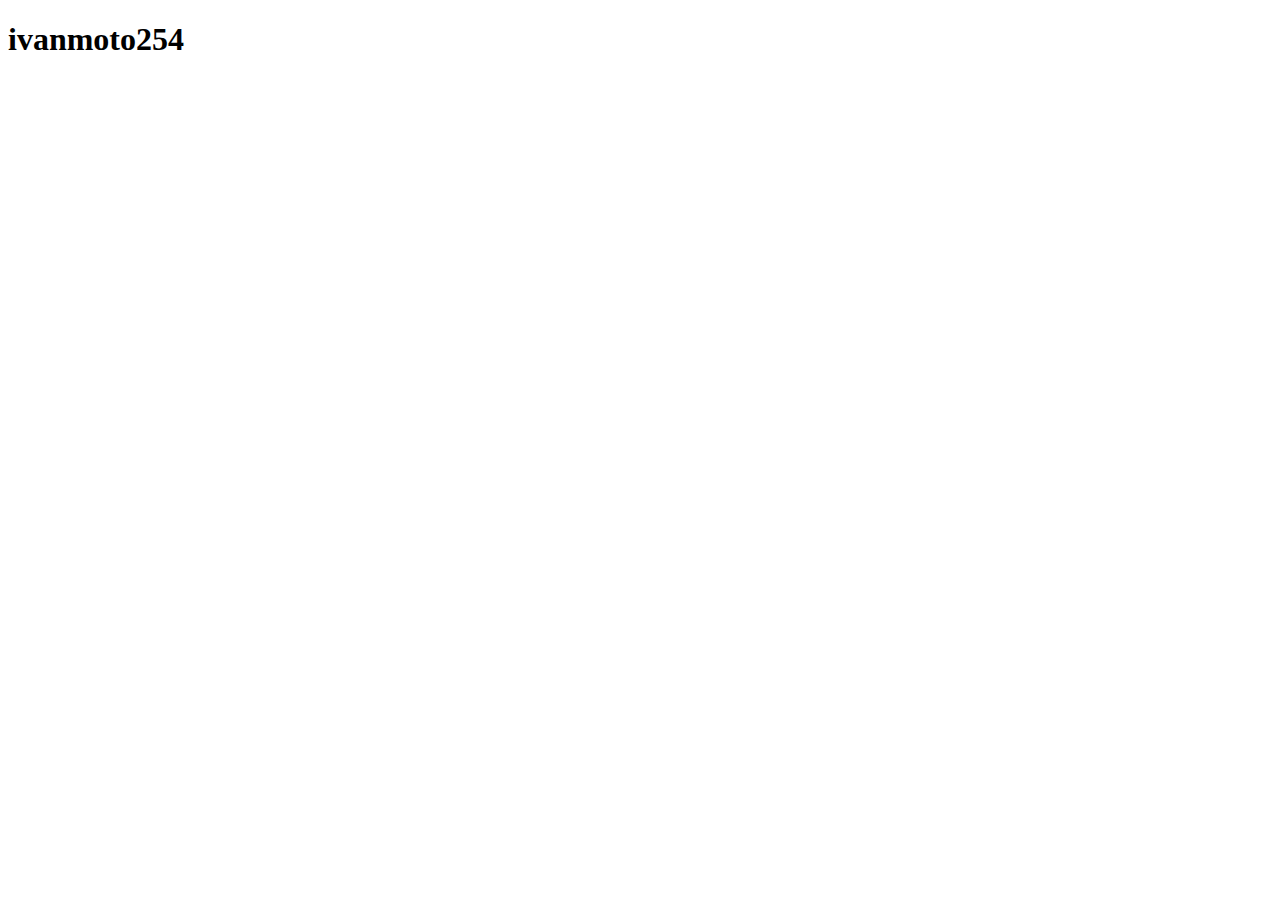
==== index.html @ d6794910 "added index.html" ====
<!DOCTYPE html>
<html lang="en">
<head>
  <meta charset="UTF-8">
  <meta name="viewport" content="width=device-width, initial-scale=1.0">
  <meta http-equiv="X-UA-Compatible" content="ie=edge">
  <title>ivanmoto254</title>
</head>
<body>
  <h1>ivanmoto254</h1>
</body>
</html>
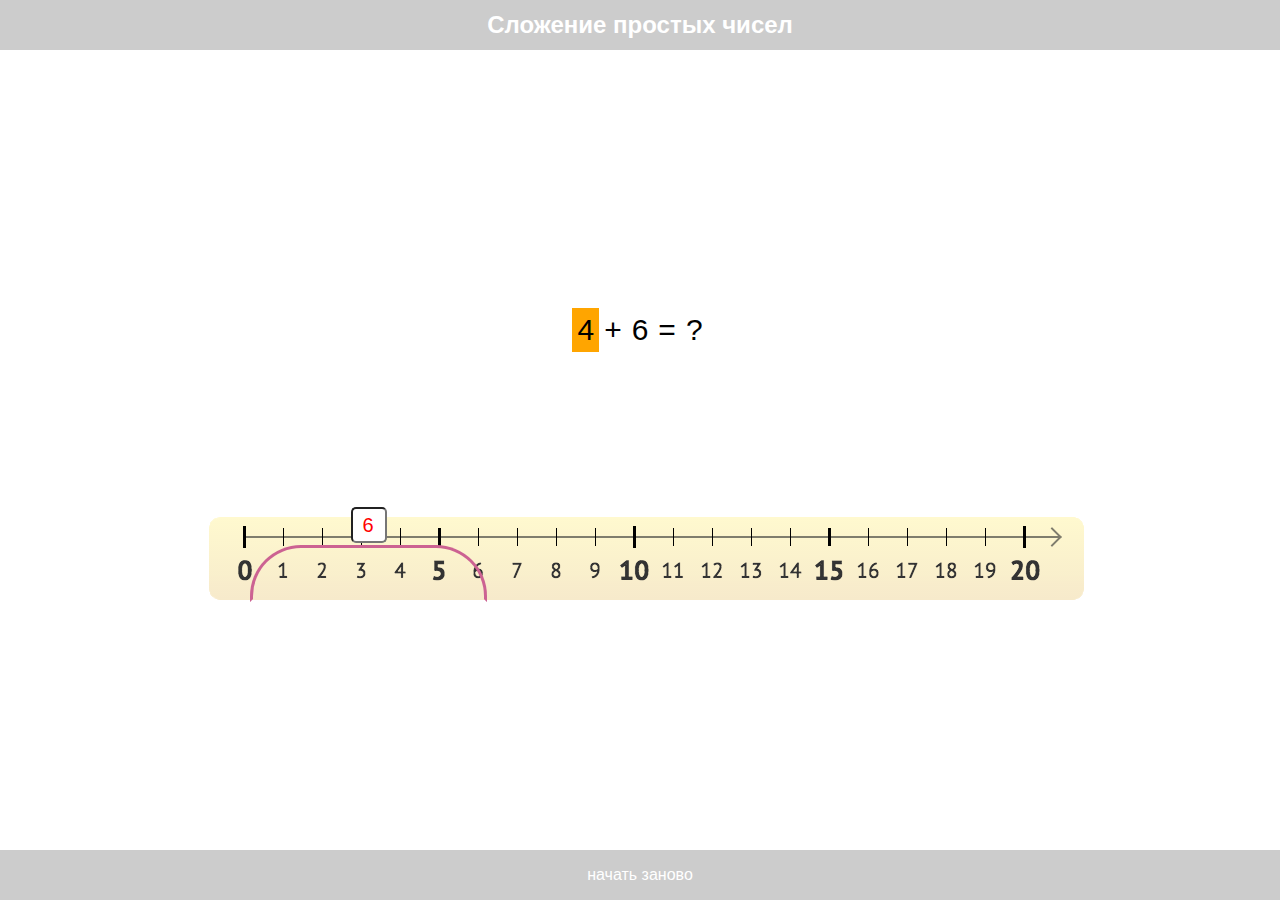
==== commit dd9666b5: "done using states" ====
--- a/index.html
+++ b/index.html
@@ -4,9 +4,63 @@
   <meta charset="UTF-8">
   <meta name="viewport" content="width=device-width, initial-scale=1.0">
   <meta http-equiv="X-UA-Compatible" content="ie=edge">
-  <title>ivanmoto254</title>
+  <link rel="stylesheet" href="style.css">
+  <title>Сложение простых чисел vanillajs</title>
 </head>
 <body>
-  <h1>ivanmoto254</h1>
+  <div class="app">
+
+    <div class="header">
+      <h2>Сложение простых чисел</h2>
+    </div>
+
+    <div class="view">
+
+      <div class="congrats">
+        <h3 id="congrats">Правильно!</h3>
+      </div>
+
+      <div class="sum">
+        <span id="sumleft">5</span>
+        <span>+</span>
+        <span id="sumright">5</span>
+        <span>=</span>
+        <span id="sumquestion">?</span>
+        <input id="suminput" type="number">
+      </div>
+
+      <div id="playground">
+
+        <div id="left">
+
+          <div class="leftresult">
+            <span id="leftnumber">8</span>
+            <input id="leftinput" type="nubmer">
+          </div>
+
+          <div id="leftarc" style="border: 1px solid green"></div>
+
+        </div>
+
+        <div id="right">
+
+          <div class="rightresult">
+            <span id="rightnumber">8</span>
+            <input id="rightinput" type="nubmer">
+          </div>
+
+          <div id="rightarc" style="border: 1px solid green"></div>
+
+        </div>
+
+      </div>
+      <img id="ruler" src="sprite.png">
+    </div>
+
+    <div id="footer">
+      <span>начать заново</span>
+    </div>
+  </div>
+  <script src="main.js"></script>
 </body>
 </html>
--- a/style.css
+++ b/style.css
@@ -0,0 +1,152 @@
+body {
+  box-sizing: border-box;
+  margin: 0px;
+  padding: 0px;
+  font-family: Arial, Helvetica, sans-serifz;
+  font-weight: 300;
+}
+.app {
+  display: flex;
+  flex-wrap: wrap;
+  flex-direction: column;
+  justify-content: space-between;
+  align-content: flex-start;
+  align-items: flex-start;
+  width: 100%;
+  height: 100vh;
+  overflow: hidden;
+}
+.header {
+  display: flex;
+  flex-wrap: wrap;
+  flex-direction: row;
+  justify-content: center;
+  align-content: center;
+  align-items: center;
+  width: 100%;
+  height: 50px;
+  background: #ccc;
+  color: white;
+}
+#footer {
+  display: flex;
+  flex-wrap: wrap;
+  flex-direction: row;
+  justify-content: center;
+  align-content: center;
+  align-items: center;
+  width: 100%;
+  height: 50px;
+  background: #ccc;
+  color: white;
+  cursor: pointer;
+}
+.view {
+  position: relative;
+  display: flex;
+  flex-wrap: wrap;
+  flex-direction: row;
+  justify-content: center;
+  align-content: flex-end;
+  align-items: flex-end;
+  width: 100%;
+  height: 300px
+}
+.congrats {
+  position: relative;
+  display: flex;
+  flex-wrap: wrap;
+  flex-direction: row;
+  justify-content: center;
+  align-content: center;
+  align-items: center;
+  width: 100%;
+  height: 50px
+}
+.congrats h3 {
+  color: green;
+}
+.sum {
+  position: relative;
+  display: flex;
+  flex-wrap: wrap;
+  flex-direction: row;
+  justify-content: center;
+  align-content: center;
+  align-items: center;
+  width: 100%;
+  height: 60px;
+}
+.sum span {
+  font-size: 30px;
+  padding: 5px;
+}
+.sum input {
+  width: 60px;
+  font-size: 30px;
+  padding-bottom: 4px;
+  border-radius: 5px;
+}
+#playground {
+  position: relative;
+  width: 780px;
+  height: 240px;
+  z-index: 100;
+  /* border: 1px solid chocolate; */
+  /* background: #eee; */
+}
+.leftresult {
+  display: flex;
+  flex-wrap: wrap;
+  flex-direction: row;
+  justify-content: center;
+  align-content: center;
+  align-items: center;
+  height: 30px;
+  margin-bottom: 5px;
+}
+.rightresult {
+  position: relative;
+  display: flex;
+  flex-wrap: wrap;
+  flex-direction: row;
+  justify-content: center;
+  align-content: center;
+  align-items: center;
+  height: 30px;
+  margin-bottom: 5px;
+}
+input {
+  margin: 0px;
+}
+input:focus {
+  outline: none;
+}
+#leftnumber {
+  font-size: 20px;
+}
+#leftinput {
+  border-radius: 5px;
+  width: 20px;
+  height: 30px;
+  padding-left: 10px;
+  font-size: 20px;
+}
+#rightnumber {
+  font-size: 20px;
+}
+#rightinput {
+  border-radius: 5px;
+  width: 20px;
+  height: 30px;
+  padding-left: 10px;
+  font-size: 20px;
+}
+#ruler {
+  position: absolute;
+  margin-left: 13px;
+  margin-top: 63px;
+  width: 875px;
+  height: 83px;
+  z-index: 10;
+}
